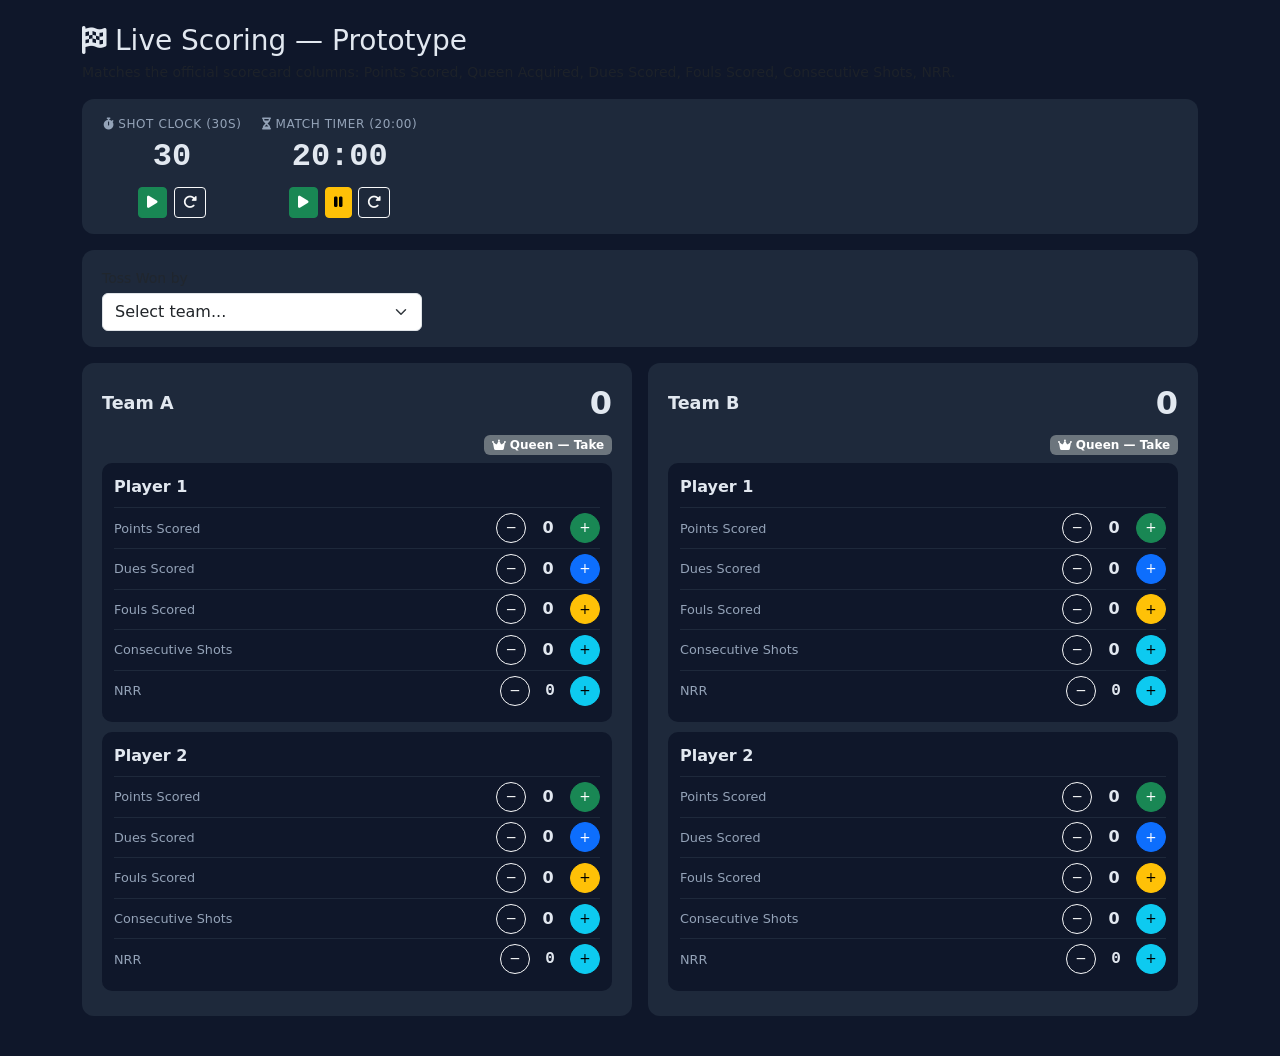
==== live-scoring-test.html @ 87da53a6 "Remove old admin-only +/- live scoring overlay; add Live Scoring prototype page for testing new scor" ====
<!doctype html>
<html lang="en">
<head>
<meta charset="UTF-8" />
<meta name="viewport" content="width=device-width, initial-scale=1.0" />
<title>Live Scoring — Prototype</title>
<link href="https://cdn.jsdelivr.net/npm/bootstrap@5.3.3/dist/css/bootstrap.min.css" rel="stylesheet">
<link rel="stylesheet" href="https://cdnjs.cloudflare.com/ajax/libs/font-awesome/6.5.1/css/all.min.css">
<style>
  body { background: #0f172a; color: #e2e8f0; font-family: system-ui, sans-serif; padding: 1.5rem; }
  .card-x { background: #1e293b; border-radius: 12px; padding: 1rem 1.25rem; margin-bottom: 1rem; }
  .team-name { font-weight: 700; font-size: 1.1rem; }
  .coin-total { font-size: 2rem; font-weight: 800; }
  .player-block { background: #0f172a; border-radius: 10px; padding: 0.75rem; margin-bottom: 0.6rem; }
  .player-name { font-weight: 700; margin-bottom: 0.5rem; }
  .stat-row { display: flex; align-items: center; justify-content: space-between; padding: 0.3rem 0; border-top: 1px solid #1e293b; }
  .stat-row:first-of-type { border-top: none; }
  .stat-label { font-size: 0.8rem; color: #94a3b8; }
  .stat-val { font-weight: 700; min-width: 2.5ch; text-align: center; }
  .btn-round { width: 30px; height: 30px; border-radius: 50%; padding: 0; line-height: 1; font-size: 0.85rem; }
  .queen-badge { cursor: pointer; }
  .toss-input { max-width: 320px; }
  .nrr-val { font-family: ui-monospace, monospace; }
  .timer-card { display: flex; flex-wrap: wrap; gap: 1.25rem; align-items: center; }
  .timer-block { text-align: center; min-width: 140px; }
  .timer-label { font-size: 0.75rem; color: #94a3b8; text-transform: uppercase; letter-spacing: 0.05em; }
  .timer-val { font-family: ui-monospace, monospace; font-size: 2rem; font-weight: 800; }
  .timer-val.warn { color: #f59e0b; }
  .timer-val.danger { color: #ef4444; animation: pulse 1s infinite; }
  @keyframes pulse { 0%,100% { opacity: 1; } 50% { opacity: 0.4; } }
  .timer-controls { display: flex; gap: 0.4rem; justify-content: center; margin-top: 0.4rem; }
</style>
</head>
<body>
<div class="container">
  <h3 class="mb-1"><i class="fa-solid fa-flag-checkered me-2"></i>Live Scoring — Prototype</h3>
  <p class="text-muted small mb-3">Matches the official scorecard columns: Points Scored, Queen Acquired, Dues Scored, Fouls Scored, Consecutive Shots, NRR.</p>

  <div class="card-x timer-card">
    <div class="timer-block">
      <div class="timer-label"><i class="fa-solid fa-stopwatch me-1"></i>Shot Clock (30s)</div>
      <div class="timer-val" id="shotClockVal">30</div>
      <div class="timer-controls">
        <button class="btn btn-sm btn-success" id="shotStart"><i class="fa-solid fa-play"></i></button>
        <button class="btn btn-sm btn-outline-light" id="shotReset"><i class="fa-solid fa-rotate-right"></i></button>
      </div>
    </div>
    <div class="timer-block">
      <div class="timer-label"><i class="fa-solid fa-hourglass-half me-1"></i>Match Timer (20:00)</div>
      <div class="timer-val" id="matchClockVal">20:00</div>
      <div class="timer-controls">
        <button class="btn btn-sm btn-success" id="matchStartBtn"><i class="fa-solid fa-play"></i></button>
        <button class="btn btn-sm btn-warning" id="matchPauseBtn"><i class="fa-solid fa-pause"></i></button>
        <button class="btn btn-sm btn-outline-light" id="matchResetBtn"><i class="fa-solid fa-rotate-right"></i></button>
      </div>
    </div>
  </div>

  <div class="card-x">
    <label class="form-label small text-muted mb-1">Toss Won by</label>
    <select class="form-select toss-input" id="tossInput">
      <option value="">Select team...</option>
    </select>
  </div>

  <div class="row g-3">
    <div class="col-md-6" id="teamA"></div>
    <div class="col-md-6" id="teamB"></div>
  </div>
</div>

<script>
const SHOT_CLOCK_SECONDS = 30;
const MATCH_MINUTES = 20;

const timers = {
  shot: { remaining: SHOT_CLOCK_SECONDS, running: false, interval: null },
  match: { remaining: MATCH_MINUTES * 60, running: false, interval: null, elapsedForNrr: 0 },
};

const state = {
  toss: '',
  teams: {
    A: {
      name: 'Team A',
      queen: false,
      players: [
        { id: 'A1', name: 'Player 1', points: 0, dues: 0, fouls: 0, streak: 0, nrr: null },
        { id: 'A2', name: 'Player 2', points: 0, dues: 0, fouls: 0, streak: 0, nrr: null },
      ],
    },
    B: {
      name: 'Team B',
      queen: false,
      players: [
        { id: 'B1', name: 'Player 1', points: 0, dues: 0, fouls: 0, streak: 0, nrr: null },
        { id: 'B2', name: 'Player 2', points: 0, dues: 0, fouls: 0, streak: 0, nrr: null },
      ],
    },
  },
};

function nrr(player) {
  if (player.nrr !== null) return String(player.nrr);
  const elapsedMinutes = Math.max(1 / 60, (MATCH_MINUTES * 60 - timers.match.remaining) / 60);
  return String(Math.round(player.points / elapsedMinutes));
}

function fmtClock(totalSeconds) {
  const m = Math.floor(totalSeconds / 60);
  const s = totalSeconds % 60;
  return `${String(m).padStart(2, '0')}:${String(s).padStart(2, '0')}`;
}

function renderTimers() {
  const shotEl = document.getElementById('shotClockVal');
  shotEl.textContent = timers.shot.remaining;
  shotEl.className = 'timer-val' + (timers.shot.remaining <= 5 ? ' danger' : timers.shot.remaining <= 10 ? ' warn' : '');

  const matchEl = document.getElementById('matchClockVal');
  matchEl.textContent = fmtClock(timers.match.remaining);
  matchEl.className = 'timer-val' + (timers.match.remaining <= 60 ? ' danger' : timers.match.remaining <= 300 ? ' warn' : '');
}

function startShotClock() {
  clearInterval(timers.shot.interval);
  timers.shot.running = true;
  timers.shot.interval = setInterval(() => {
    timers.shot.remaining -= 1;
    if (timers.shot.remaining <= 0) {
      timers.shot.remaining = 0;
      clearInterval(timers.shot.interval);
      timers.shot.running = false;
    }
    renderTimers();
  }, 1000);
}

function resetShotClock() {
  clearInterval(timers.shot.interval);
  timers.shot.running = false;
  timers.shot.remaining = SHOT_CLOCK_SECONDS;
  renderTimers();
}

function startMatchClock() {
  if (timers.match.running) return;
  timers.match.running = true;
  timers.match.interval = setInterval(() => {
    timers.match.remaining -= 1;
    if (timers.match.remaining <= 0) {
      timers.match.remaining = 0;
      clearInterval(timers.match.interval);
      timers.match.running = false;
    }
    renderTimers();
    render();
  }, 1000);
}

function pauseMatchClock() {
  clearInterval(timers.match.interval);
  timers.match.running = false;
}

function resetMatchClock() {
  clearInterval(timers.match.interval);
  timers.match.running = false;
  timers.match.remaining = MATCH_MINUTES * 60;
  renderTimers();
  render();
}

function playerBlock(teamKey, p) {
  return `
    <div class="player-block">
      <div class="player-name">${p.name}</div>

      <div class="stat-row">
        <span class="stat-label">Points Scored</span>
        <div class="d-flex align-items-center gap-2">
          <button class="btn btn-sm btn-outline-light btn-round" data-action="points-minus" data-team="${teamKey}" data-player="${p.id}">−</button>
          <span class="stat-val">${p.points}</span>
          <button class="btn btn-sm btn-success btn-round" data-action="points-plus" data-team="${teamKey}" data-player="${p.id}">+</button>
        </div>
      </div>
      <div class="stat-row">
        <span class="stat-label">Dues Scored</span>
        <div class="d-flex align-items-center gap-2">
          <button class="btn btn-sm btn-outline-light btn-round" data-action="dues-minus" data-team="${teamKey}" data-player="${p.id}">−</button>
          <span class="stat-val">${p.dues}</span>
          <button class="btn btn-sm btn-primary btn-round" data-action="dues-plus" data-team="${teamKey}" data-player="${p.id}">+</button>
        </div>
      </div>
      <div class="stat-row">
        <span class="stat-label">Fouls Scored</span>
        <div class="d-flex align-items-center gap-2">
          <button class="btn btn-sm btn-outline-light btn-round" data-action="fouls-minus" data-team="${teamKey}" data-player="${p.id}">−</button>
          <span class="stat-val">${p.fouls}</span>
          <button class="btn btn-sm btn-warning btn-round" data-action="fouls-plus" data-team="${teamKey}" data-player="${p.id}">+</button>
        </div>
      </div>
      <div class="stat-row">
        <span class="stat-label">Consecutive Shots</span>
        <div class="d-flex align-items-center gap-2">
          <button class="btn btn-sm btn-outline-light btn-round" data-action="streak-minus" data-team="${teamKey}" data-player="${p.id}">−</button>
          <span class="stat-val">${p.streak}</span>
          <button class="btn btn-sm btn-info btn-round" data-action="streak-plus" data-team="${teamKey}" data-player="${p.id}">+</button>
        </div>
      </div>
      <div class="stat-row">
        <span class="stat-label">NRR ${p.nrr !== null ? '<i class="fa-solid fa-lock ms-1" title="Manually set"></i>' : ''}</span>
        <div class="d-flex align-items-center gap-2">
          <button class="btn btn-sm btn-outline-light btn-round" data-action="nrr-minus" data-team="${teamKey}" data-player="${p.id}">−</button>
          <span class="stat-val nrr-val">${nrr(p)}</span>
          <button class="btn btn-sm btn-info btn-round" data-action="nrr-plus" data-team="${teamKey}" data-player="${p.id}">+</button>
          ${p.nrr !== null ? `<button class="btn btn-sm btn-outline-secondary" data-action="nrr-auto" data-team="${teamKey}" data-player="${p.id}" title="Back to auto"><i class="fa-solid fa-rotate-left"></i></button>` : ''}
        </div>
      </div>
    </div>
  `;
}

function teamCard(teamKey) {
  const team = state.teams[teamKey];
  const total = team.players.reduce((s, p) => s + p.points, 0);
  return `
    <div class="card-x">
      <div class="d-flex justify-content-between align-items-center mb-2">
        <span class="team-name">${team.name}</span>
        <span class="coin-total">${total}</span>
      </div>
      <div class="d-flex justify-content-end mb-2">
        <span class="badge ${team.queen ? 'bg-danger' : 'bg-secondary'} queen-badge" data-action="queen-toggle" data-team="${teamKey}">
          <i class="fa-solid fa-crown me-1"></i>Queen ${team.queen ? 'Acquired' : '— Take'}
        </span>
      </div>
      ${team.players.map(p => playerBlock(teamKey, p)).join('')}
    </div>
  `;
}

function render() {
  document.getElementById('teamA').innerHTML = teamCard('A');
  document.getElementById('teamB').innerHTML = teamCard('B');
}

function renderTossOptions() {
  const sel = document.getElementById('tossInput');
  const current = state.toss;
  sel.innerHTML = `
    <option value="">Select team...</option>
    <option value="A">${state.teams.A.name}</option>
    <option value="B">${state.teams.B.name}</option>
  `;
  sel.value = current;
}

document.getElementById('tossInput').addEventListener('change', (e) => {
  state.toss = e.target.value;
});

renderTossOptions();

document.addEventListener('click', (e) => {
  const btn = e.target.closest('[data-action]');
  if (!btn) return;
  const action = btn.dataset.action;
  const team = state.teams[btn.dataset.team];
  const player = btn.dataset.player ? team.players.find(p => p.id === btn.dataset.player) : null;

  if (action === 'points-plus') {
    player.points += 1;
    player.streak += 1;
    resetShotClock();
  } else if (action === 'points-minus') {
    player.points = Math.max(0, player.points - 1);
    player.streak = 0;
  } else if (action === 'dues-plus') {
    player.dues += 1;
  } else if (action === 'dues-minus') {
    player.dues = Math.max(0, player.dues - 1);
  } else if (action === 'fouls-plus') {
    player.fouls += 1;
    player.streak = 0;
    resetShotClock();
  } else if (action === 'fouls-minus') {
    player.fouls = Math.max(0, player.fouls - 1);
  } else if (action === 'queen-toggle') {
    team.queen = !team.queen;
  } else if (action === 'streak-plus') {
    player.streak += 1;
  } else if (action === 'streak-minus') {
    player.streak = Math.max(0, player.streak - 1);
  } else if (action === 'nrr-plus' || action === 'nrr-minus') {
    const current = player.nrr !== null ? player.nrr : parseInt(nrr(player), 10);
    player.nrr = current + (action === 'nrr-plus' ? 1 : -1);
  } else if (action === 'nrr-auto') {
    player.nrr = null;
  }
  render();
});

document.getElementById('shotStart').addEventListener('click', startShotClock);
document.getElementById('shotReset').addEventListener('click', resetShotClock);
document.getElementById('matchStartBtn').addEventListener('click', startMatchClock);
document.getElementById('matchPauseBtn').addEventListener('click', pauseMatchClock);
document.getElementById('matchResetBtn').addEventListener('click', resetMatchClock);

renderTimers();
render();
</script>
</body>
</html>
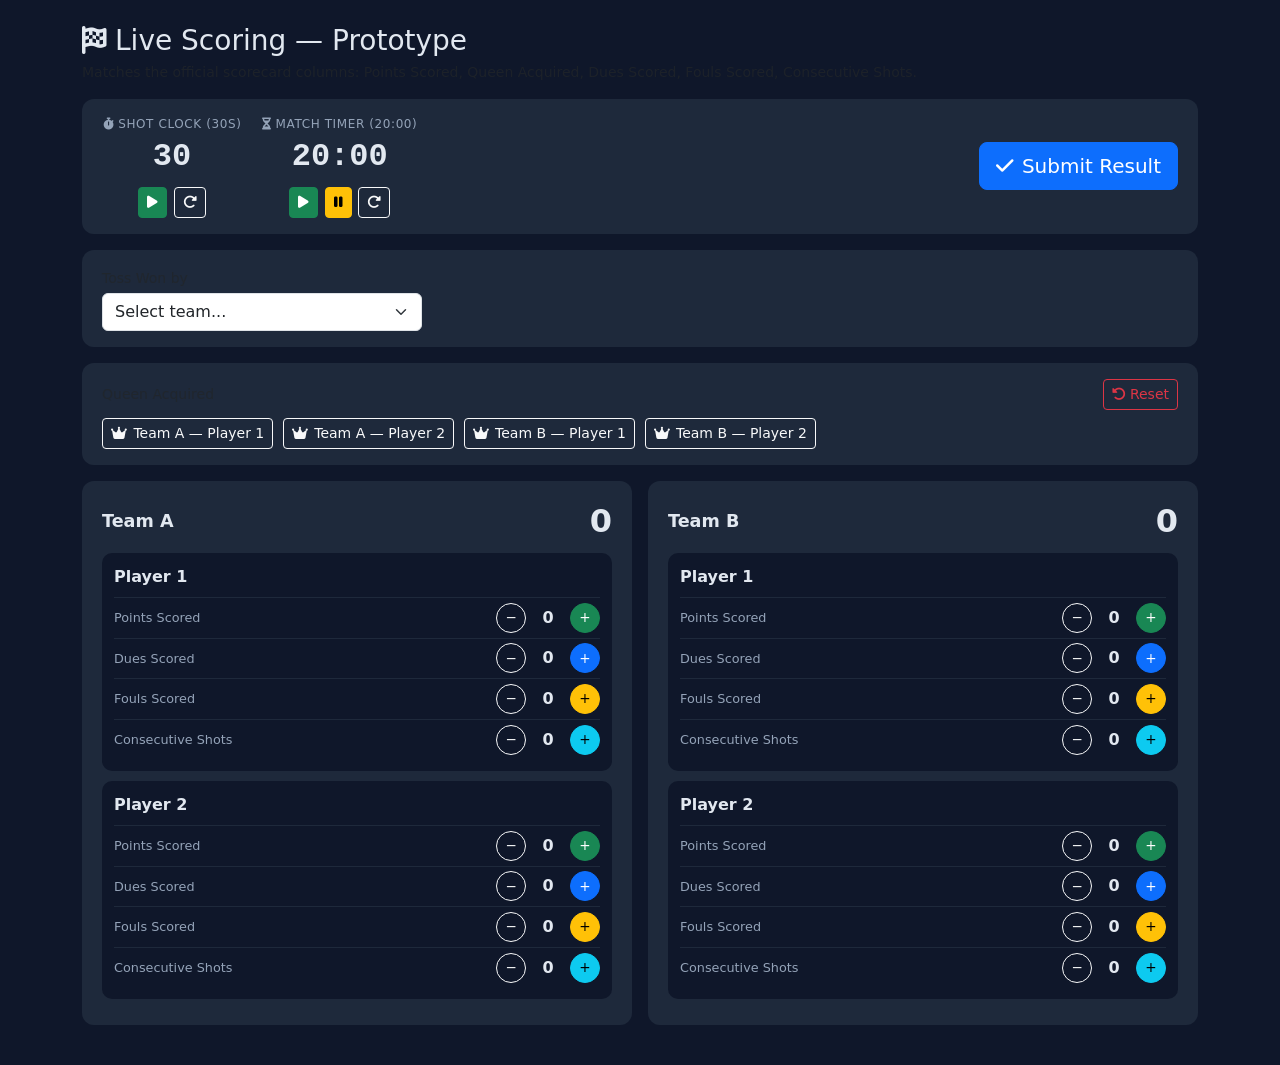
==== commit 115a7bb4: "Iterate on Live Scoring prototype: contextual match-result/NRR modal, per-player Queen Acquired with" ====
--- a/live-scoring-test.html
+++ b/live-scoring-test.html
@@ -29,12 +29,23 @@
   .timer-val.danger { color: #ef4444; animation: pulse 1s infinite; }
   @keyframes pulse { 0%,100% { opacity: 1; } 50% { opacity: 0.4; } }
   .timer-controls { display: flex; gap: 0.4rem; justify-content: center; margin-top: 0.4rem; }
+  .submit-block { margin-left: auto; text-align: center; }
+  .queen-row { display: flex; flex-wrap: wrap; gap: 0.6rem; }
+  .queen-btn { display: flex; align-items: center; gap: 0.4rem; }
+  .queen-btn.taken { opacity: 0.55; }
+  .modal-backdrop-x { display: none; position: fixed; inset: 0; background: rgba(0,0,0,0.6); z-index: 1050; align-items: center; justify-content: center; }
+  .modal-backdrop-x.show { display: flex; }
+  .modal-box { background: #1e293b; border-radius: 12px; padding: 1.5rem; width: 100%; max-width: 420px; }
+  .winner-options { display: flex; gap: 0.6rem; margin-bottom: 1rem; }
+  .winner-options .btn { flex: 1; }
+  .margin-row { display: flex; align-items: center; justify-content: center; gap: 1rem; margin-bottom: 1rem; }
+  .margin-val { font-size: 1.8rem; font-weight: 800; min-width: 3ch; text-align: center; }
 </style>
 </head>
 <body>
 <div class="container">
   <h3 class="mb-1"><i class="fa-solid fa-flag-checkered me-2"></i>Live Scoring — Prototype</h3>
-  <p class="text-muted small mb-3">Matches the official scorecard columns: Points Scored, Queen Acquired, Dues Scored, Fouls Scored, Consecutive Shots, NRR.</p>
+  <p class="text-muted small mb-3">Matches the official scorecard columns: Points Scored, Queen Acquired, Dues Scored, Fouls Scored, Consecutive Shots.</p>
 
   <div class="card-x timer-card">
     <div class="timer-block">
@@ -54,6 +65,9 @@
         <button class="btn btn-sm btn-outline-light" id="matchResetBtn"><i class="fa-solid fa-rotate-right"></i></button>
       </div>
     </div>
+    <div class="submit-block">
+      <button class="btn btn-lg btn-primary" id="openSubmitModal"><i class="fa-solid fa-check me-2"></i>Submit Result</button>
+    </div>
   </div>
 
   <div class="card-x">
@@ -63,12 +77,52 @@
     </select>
   </div>
 
+  <div class="card-x">
+    <div class="d-flex justify-content-between align-items-center mb-2">
+      <label class="form-label small text-muted mb-0">Queen Acquired</label>
+      <button class="btn btn-sm btn-outline-danger" id="queenResetBtn"><i class="fa-solid fa-rotate-left me-1"></i>Reset</button>
+    </div>
+    <div class="queen-row" id="queenRow"></div>
+  </div>
+
+  <div class="card-x" id="resultCard" style="display:none;"></div>
+
   <div class="row g-3">
     <div class="col-md-6" id="teamA"></div>
     <div class="col-md-6" id="teamB"></div>
   </div>
 </div>
 
+<div class="modal-backdrop-x" id="submitModal">
+  <div class="modal-box">
+    <h5 class="mb-3"><i class="fa-solid fa-trophy me-2"></i>Submit Match Result</h5>
+    <div class="winner-options">
+      <button class="btn btn-outline-light" data-winner="A" id="winnerA">Team A Won</button>
+      <button class="btn btn-outline-light" data-winner="draw" id="winnerDraw">Draw</button>
+      <button class="btn btn-outline-light" data-winner="B" id="winnerB">Team B Won</button>
+    </div>
+    <div id="nrrLeaderSection" style="display:none;">
+      <label class="form-label small text-muted mb-1 d-block text-center">Leading in NRR</label>
+      <div class="winner-options" id="nrrLeaderOptions">
+        <button class="btn btn-outline-light" data-nrr-leader="A" id="nrrLeaderA">Team A</button>
+        <button class="btn btn-outline-light" data-nrr-leader="B" id="nrrLeaderB">Team B</button>
+      </div>
+    </div>
+    <div id="marginSection" style="display:none;">
+      <label class="form-label small text-muted mb-1 d-block text-center" id="marginLabel">NRR Margin</label>
+      <div class="margin-row">
+        <button class="btn btn-outline-light btn-round" id="marginMinus">−</button>
+        <span class="margin-val" id="marginVal">0</span>
+        <button class="btn btn-info btn-round" id="marginPlus">+</button>
+      </div>
+    </div>
+    <div class="d-flex gap-2">
+      <button class="btn btn-secondary flex-fill" id="closeSubmitModal">Cancel</button>
+      <button class="btn btn-success flex-fill" id="confirmSubmit">Confirm</button>
+    </div>
+  </div>
+</div>
+
 <script>
 const SHOT_CLOCK_SECONDS = 30;
 const MATCH_MINUTES = 20;
@@ -80,31 +134,25 @@
 
 const state = {
   toss: '',
+  queenTakenBy: null, // player id, once set no other player can take it
+  result: null, // { winner: 'A'|'B'|'draw', margin: number }
   teams: {
     A: {
       name: 'Team A',
-      queen: false,
       players: [
-        { id: 'A1', name: 'Player 1', points: 0, dues: 0, fouls: 0, streak: 0, nrr: null },
-        { id: 'A2', name: 'Player 2', points: 0, dues: 0, fouls: 0, streak: 0, nrr: null },
+        { id: 'A1', name: 'Player 1', points: 0, dues: 0, fouls: 0, streak: 0 },
+        { id: 'A2', name: 'Player 2', points: 0, dues: 0, fouls: 0, streak: 0 },
       ],
     },
     B: {
       name: 'Team B',
-      queen: false,
       players: [
-        { id: 'B1', name: 'Player 1', points: 0, dues: 0, fouls: 0, streak: 0, nrr: null },
-        { id: 'B2', name: 'Player 2', points: 0, dues: 0, fouls: 0, streak: 0, nrr: null },
+        { id: 'B1', name: 'Player 1', points: 0, dues: 0, fouls: 0, streak: 0 },
+        { id: 'B2', name: 'Player 2', points: 0, dues: 0, fouls: 0, streak: 0 },
       ],
     },
   },
 };
-
-function nrr(player) {
-  if (player.nrr !== null) return String(player.nrr);
-  const elapsedMinutes = Math.max(1 / 60, (MATCH_MINUTES * 60 - timers.match.remaining) / 60);
-  return String(Math.round(player.points / elapsedMinutes));
-}
 
 function fmtClock(totalSeconds) {
   const m = Math.floor(totalSeconds / 60);
@@ -208,15 +256,6 @@
           <button class="btn btn-sm btn-info btn-round" data-action="streak-plus" data-team="${teamKey}" data-player="${p.id}">+</button>
         </div>
       </div>
-      <div class="stat-row">
-        <span class="stat-label">NRR ${p.nrr !== null ? '<i class="fa-solid fa-lock ms-1" title="Manually set"></i>' : ''}</span>
-        <div class="d-flex align-items-center gap-2">
-          <button class="btn btn-sm btn-outline-light btn-round" data-action="nrr-minus" data-team="${teamKey}" data-player="${p.id}">−</button>
-          <span class="stat-val nrr-val">${nrr(p)}</span>
-          <button class="btn btn-sm btn-info btn-round" data-action="nrr-plus" data-team="${teamKey}" data-player="${p.id}">+</button>
-          ${p.nrr !== null ? `<button class="btn btn-sm btn-outline-secondary" data-action="nrr-auto" data-team="${teamKey}" data-player="${p.id}" title="Back to auto"><i class="fa-solid fa-rotate-left"></i></button>` : ''}
-        </div>
-      </div>
     </div>
   `;
 }
@@ -230,19 +269,36 @@
         <span class="team-name">${team.name}</span>
         <span class="coin-total">${total}</span>
       </div>
-      <div class="d-flex justify-content-end mb-2">
-        <span class="badge ${team.queen ? 'bg-danger' : 'bg-secondary'} queen-badge" data-action="queen-toggle" data-team="${teamKey}">
-          <i class="fa-solid fa-crown me-1"></i>Queen ${team.queen ? 'Acquired' : '— Take'}
-        </span>
-      </div>
       ${team.players.map(p => playerBlock(teamKey, p)).join('')}
     </div>
   `;
+}
+
+function allPlayers() {
+  return [
+    ...state.teams.A.players.map(p => ({ ...p, teamKey: 'A' })),
+    ...state.teams.B.players.map(p => ({ ...p, teamKey: 'B' })),
+  ];
+}
+
+function renderQueenRow() {
+  const row = document.getElementById('queenRow');
+  row.innerHTML = allPlayers().map(p => {
+    const taken = state.queenTakenBy !== null;
+    const isThisOne = state.queenTakenBy === p.id;
+    return `
+      <button class="btn btn-sm ${isThisOne ? 'btn-danger' : 'btn-outline-light'} queen-btn ${taken && !isThisOne ? 'taken' : ''}"
+        data-action="queen-take" data-player="${p.id}" data-team="${p.teamKey}" ${taken ? 'disabled' : ''}>
+        <i class="fa-solid fa-crown"></i> ${state.teams[p.teamKey].name} — ${p.name}
+      </button>
+    `;
+  }).join('');
 }
 
 function render() {
   document.getElementById('teamA').innerHTML = teamCard('A');
   document.getElementById('teamB').innerHTML = teamCard('B');
+  renderQueenRow();
 }
 
 function renderTossOptions() {
@@ -271,33 +327,30 @@
 
   if (action === 'points-plus') {
     player.points += 1;
-    player.streak += 1;
     resetShotClock();
   } else if (action === 'points-minus') {
     player.points = Math.max(0, player.points - 1);
-    player.streak = 0;
   } else if (action === 'dues-plus') {
     player.dues += 1;
   } else if (action === 'dues-minus') {
     player.dues = Math.max(0, player.dues - 1);
   } else if (action === 'fouls-plus') {
     player.fouls += 1;
-    player.streak = 0;
     resetShotClock();
   } else if (action === 'fouls-minus') {
     player.fouls = Math.max(0, player.fouls - 1);
-  } else if (action === 'queen-toggle') {
-    team.queen = !team.queen;
   } else if (action === 'streak-plus') {
     player.streak += 1;
   } else if (action === 'streak-minus') {
     player.streak = Math.max(0, player.streak - 1);
-  } else if (action === 'nrr-plus' || action === 'nrr-minus') {
-    const current = player.nrr !== null ? player.nrr : parseInt(nrr(player), 10);
-    player.nrr = current + (action === 'nrr-plus' ? 1 : -1);
-  } else if (action === 'nrr-auto') {
-    player.nrr = null;
+  } else if (action === 'queen-take') {
+    if (state.queenTakenBy === null) state.queenTakenBy = btn.dataset.player;
   }
+  render();
+});
+
+document.getElementById('queenResetBtn').addEventListener('click', () => {
+  state.queenTakenBy = null;
   render();
 });
 
@@ -307,8 +360,112 @@
 document.getElementById('matchPauseBtn').addEventListener('click', pauseMatchClock);
 document.getElementById('matchResetBtn').addEventListener('click', resetMatchClock);
 
+// --- Submit result modal ---
+const submitModal = document.getElementById('submitModal');
+let pendingWinner = null;
+let pendingNrrLeader = null;
+let pendingMargin = 0;
+
+function renderModal() {
+  ['A', 'draw', 'B'].forEach(w => {
+    const id = w === 'draw' ? 'winnerDraw' : `winner${w}`;
+    document.getElementById(id).className = 'btn ' + (pendingWinner === w ? 'btn-primary' : 'btn-outline-light');
+  });
+
+  const leaderSection = document.getElementById('nrrLeaderSection');
+  const marginSection = document.getElementById('marginSection');
+  const marginLabel = document.getElementById('marginLabel');
+
+  if (pendingWinner === 'A' || pendingWinner === 'B') {
+    // Winner is fixed as the NRR leader — no separate choice needed.
+    pendingNrrLeader = pendingWinner;
+    leaderSection.style.display = 'none';
+    marginSection.style.display = 'block';
+    marginLabel.textContent = `Team ${pendingWinner} NRR Margin`;
+  } else if (pendingWinner === 'draw') {
+    leaderSection.style.display = 'block';
+    marginSection.style.display = pendingNrrLeader ? 'block' : 'none';
+    marginLabel.textContent = pendingNrrLeader ? `Team ${pendingNrrLeader} NRR Margin` : '';
+  } else {
+    leaderSection.style.display = 'none';
+    marginSection.style.display = 'none';
+  }
+
+  ['A', 'B'].forEach(t => {
+    document.getElementById(`nrrLeader${t}`).className = 'btn ' + (pendingNrrLeader === t ? 'btn-info' : 'btn-outline-light');
+  });
+  document.getElementById('marginVal').textContent = pendingMargin;
+}
+
+document.getElementById('openSubmitModal').addEventListener('click', () => {
+  pendingWinner = state.result?.winner ?? null;
+  pendingNrrLeader = state.result?.nrrLeader ?? null;
+  pendingMargin = state.result?.margin ?? 0;
+  renderModal();
+  submitModal.classList.add('show');
+});
+
+document.getElementById('closeSubmitModal').addEventListener('click', () => {
+  submitModal.classList.remove('show');
+});
+
+['winnerA', 'winnerDraw', 'winnerB'].forEach(id => {
+  document.getElementById(id).addEventListener('click', (e) => {
+    const newWinner = e.currentTarget.dataset.winner;
+    if (newWinner === 'draw' && pendingWinner !== 'draw') pendingNrrLeader = null;
+    pendingWinner = newWinner;
+    renderModal();
+  });
+});
+
+['nrrLeaderA', 'nrrLeaderB'].forEach(id => {
+  document.getElementById(id).addEventListener('click', (e) => {
+    pendingNrrLeader = e.currentTarget.dataset.nrrLeader;
+    renderModal();
+  });
+});
+
+document.getElementById('marginPlus').addEventListener('click', () => {
+  pendingMargin += 1;
+  renderModal();
+});
+document.getElementById('marginMinus').addEventListener('click', () => {
+  pendingMargin = Math.max(0, pendingMargin - 1);
+  renderModal();
+});
+
+function renderResultCard() {
+  const card = document.getElementById('resultCard');
+  if (!state.result) { card.style.display = 'none'; return; }
+  const { winner, nrrLeader, margin } = state.result;
+  const nrrA = nrrLeader === 'A' ? margin : 0;
+  const nrrB = nrrLeader === 'B' ? margin : 0;
+  const resultText = winner === 'draw'
+    ? 'Match Drawn'
+    : `${state.teams[winner].name} Won`;
+  card.style.display = 'block';
+  card.innerHTML = `
+    <div class="d-flex justify-content-between align-items-center mb-2">
+      <strong><i class="fa-solid fa-trophy me-2"></i>${resultText}</strong>
+    </div>
+    <div class="d-flex justify-content-between">
+      <span>${state.teams.A.name} — NRR <strong>${nrrA}</strong></span>
+      <span>${state.teams.B.name} — NRR <strong>${nrrB}</strong></span>
+    </div>
+    ${winner === 'draw' ? `<div class="text-muted small mt-1">Leading in NRR: ${state.teams[nrrLeader].name}</div>` : ''}
+  `;
+}
+
+document.getElementById('confirmSubmit').addEventListener('click', () => {
+  if (!pendingWinner || !pendingNrrLeader) return;
+  state.result = { winner: pendingWinner, nrrLeader: pendingNrrLeader, margin: pendingMargin };
+  submitModal.classList.remove('show');
+  renderResultCard();
+});
+
 renderTimers();
 render();
+renderResultCard();
 </script>
 </body>
 </html>
